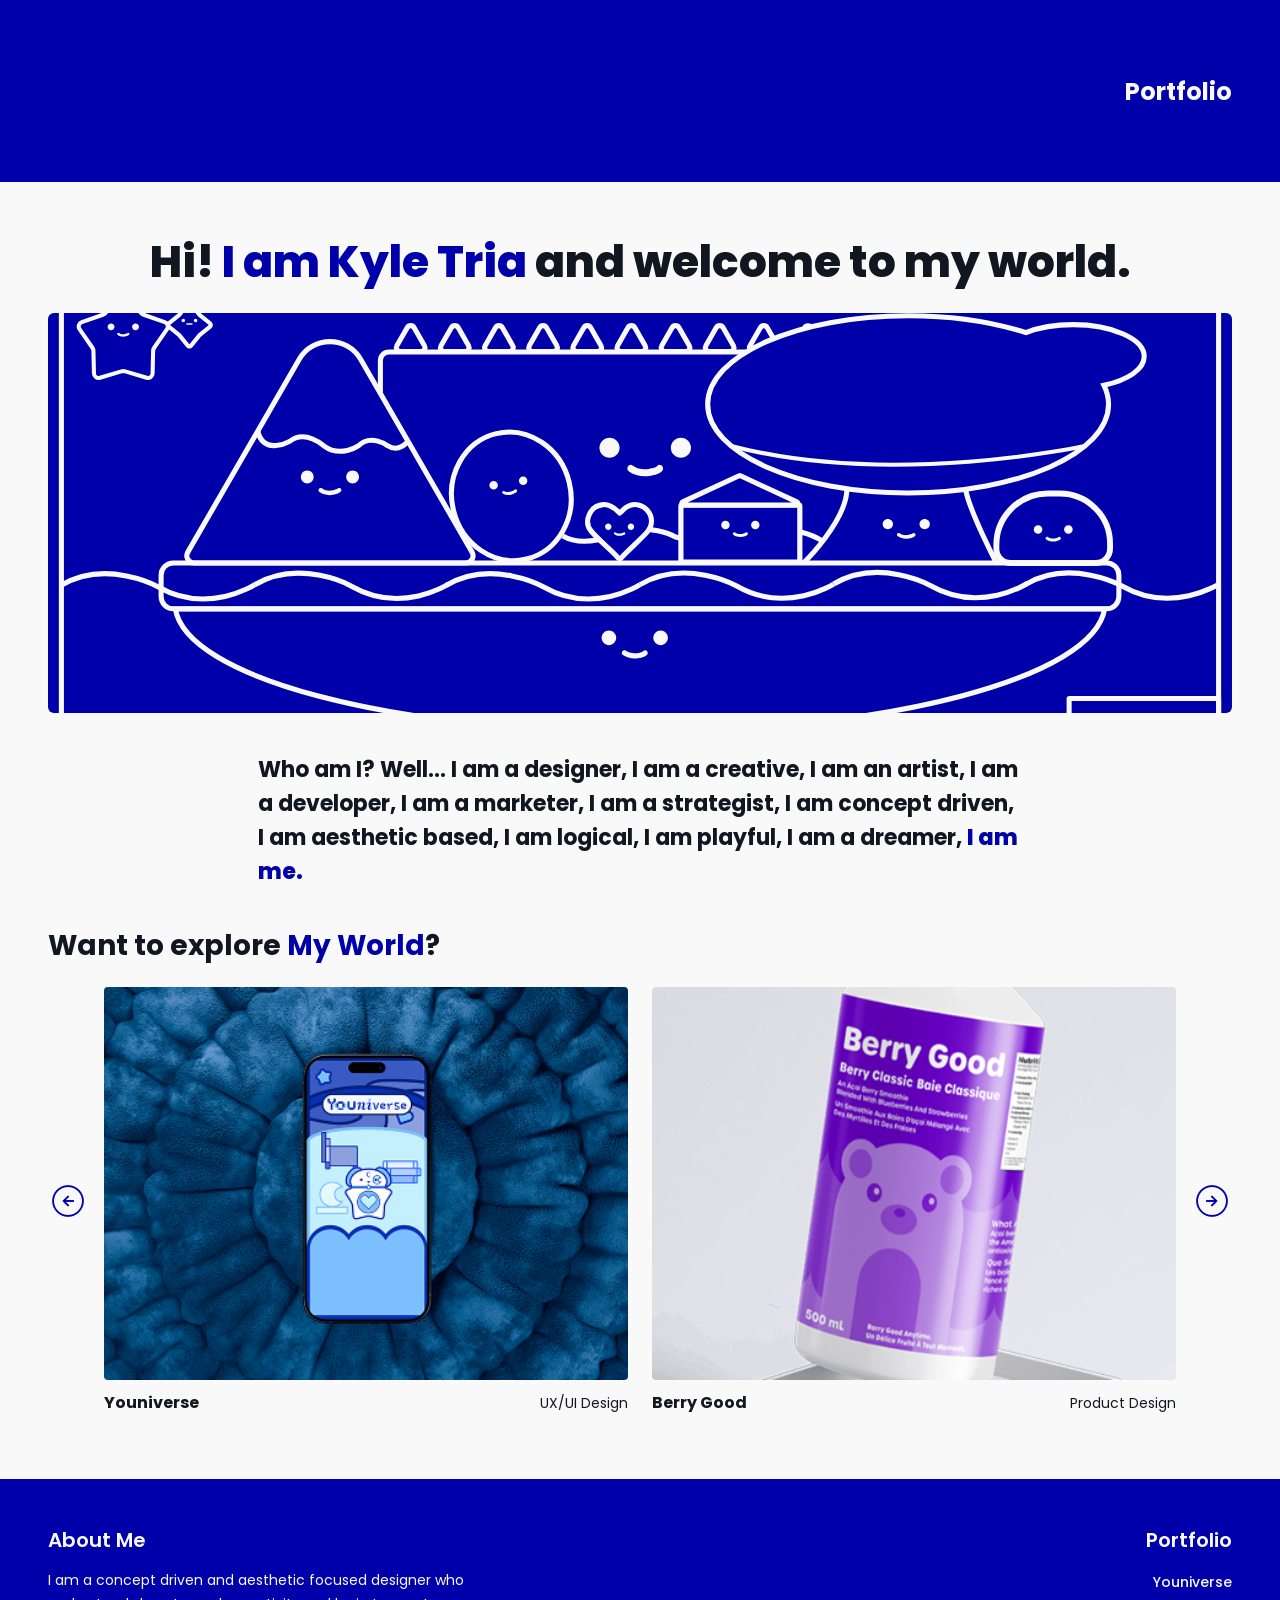
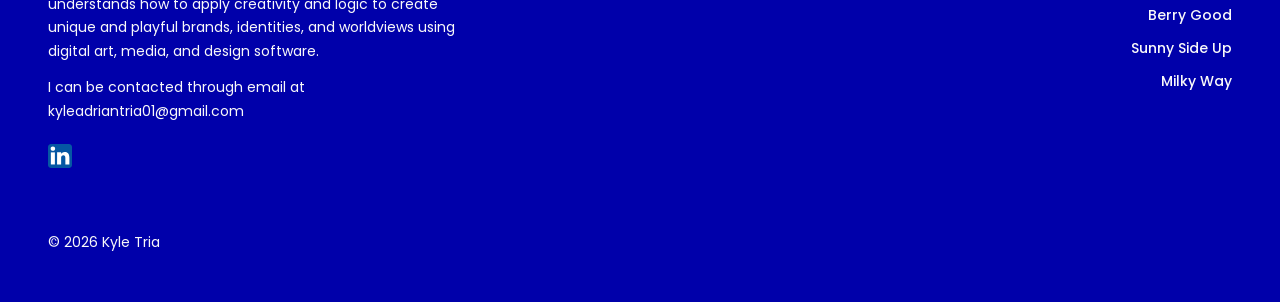
==== index.html @ c334794f "complete base website" ====
<!DOCTYPE html>
<html lang="en">
<head>
  <meta charset="UTF-8" />
  <meta name="viewport" content="width=device-width, initial-scale=1.0" />
  <title>Portfolio</title>
  <link rel="stylesheet" href="styles/global.css" />
  <link rel="stylesheet" href="styles/index.css" />
  <link rel="apple-touch-icon" sizes="180x180" href="/apple-touch-icon.png">
  <link rel="icon" type="image/png" sizes="32x32" href="/favicon-32x32.png">
  <link rel="icon" type="image/png" sizes="16x16" href="/favicon-16x16.png">
  <link rel="manifest" href="/site.webmanifest">
</head>
<body>

  <header class="header">
    <a href="index.html" class="header__logo" aria-label="Home">
      <svg src="assets/Logo.svg" alt="Personal Branding Logo"></svg>
    </a>
    <a href="portfolio.html" class="header__nav-link">Portfolio</a>
  </header>

  <main class="home">

    <section class="home__intro">
      <h1 class="home__intro-heading">
        Hi! <span class="home__intro-heading--accent">I am Kyle Tria</span> and welcome to my world.
      </h1>
    </section>

    <section class="home__hero-img">
      <img src="assets/Portfolio Artwork.svg" alt="Illustration of Kyle Tria's world" class="home__hero-illustration" />
    </section>

    <section class="home__bio">
      <p class="home__bio-text">
        Who am I? Well... I am a designer, I am a creative, I am an artist, I am a developer, I am a marketer, I am a strategist, I am concept driven, I am aesthetic based, I am logical, I am playful, I am a dreamer, <strong class="home__bio-text--accent">I am me.</strong>
      </p>
    </section>

    <section class="home__portfolio-preview">
      <h2 class="home__portfolio-heading">
        Want to explore <span class="home__portfolio-heading--accent">My World</span>?
      </h2>

      <div class="carousel">
        <button class="carousel__btn carousel__btn--prev" aria-label="Previous" onclick="moveCarousel(-1)">
          <span class="material-symbols-outlined">arrow_circle_left</span>
        </button>

        <div class="carousel__track-wrapper">
          <div class="carousel__track" id="carouselTrack">

            <div class="carousel__slide">
              <a href="youniverse.html" class="carousel__item">
                <div class="carousel__item-img-wrap">
                  <img src="assets/Youniverse Portfolio Card.png" alt="Youniverse project" class="carousel__item-img" />
                </div>
                <div class="carousel__item-meta">
                  <span class="carousel__item-name">Youniverse</span>
                  <span class="carousel__item-type">UX/UI Design</span>
                </div>
              </a>
            </div>

            <div class="carousel__slide">
              <a href="berrygood.html" class="carousel__item">
                <div class="carousel__item-img-wrap">
                  <img src="assets/Berry Good Portfolio Card.png" alt="Berry Good project" class="carousel__item-img" />
                </div>
                <div class="carousel__item-meta">
                  <span class="carousel__item-name">Berry Good</span>
                  <span class="carousel__item-type">Product Design</span>
                </div>
              </a>
            </div>

            <div class="carousel__slide">
              <a href="sunnysideup.html" class="carousel__item">
                <div class="carousel__item-img-wrap">
                  <img src="assets/Sunny Side Up Portfolio Card.png" alt="Sunny Side Up project" class="carousel__item-img" />
                </div>
                <div class="carousel__item-meta">
                  <span class="carousel__item-name">Sunny Side Up</span>
                  <span class="carousel__item-type">Graphic Design</span>
                </div>
              </a>
            </div>

            <div class="carousel__slide">
              <a href="milkyway.html" class="carousel__item">
                <div class="carousel__item-img-wrap">
                  <img src="assets/Milky Way Portfolio Card.png" alt="Milky Way project" class="carousel__item-img" />
                </div>
                <div class="carousel__item-meta">
                  <span class="carousel__item-name">Milky Way</span>
                  <span class="carousel__item-type">Graphic Design</span>
                </div>
              </a>
            </div>

          </div>
        </div>

        <button class="carousel__btn carousel__btn--next" aria-label="Next" onclick="moveCarousel(1)">
          <span class="material-symbols-outlined">arrow_circle_right</span>
        </button>
      </div>
    </section>

  </main>

  <footer class="footer">
    
    <div class="footer__about">
      <h4>About Me</h4>
      <p>I am a concept driven and aesthetic focused designer who understands how to apply creativity and logic to create unique and playful brands, identities, and worldviews using digital art, media, and design software.</p>
      <p>I can be contacted through email at kyleadriantria01@gmail.com</p>
      <a href="https://www.linkedin.com/in/kyle-tria-987b28381" class="footer__linkedin" aria-label="LinkedIn">
        <img src="assets/LinkedIn Logo.svg" alt="LinkedIn" />
      </a>
    </div>

    <div class="footer__nav">
      <h4><a href="portfolio.html">Portfolio</a></h4>
      <ul class="footer__nav-list">
        <li><a href="youniverse.html">Youniverse</a></li>
        <li><a href="berrygood.html">Berry Good</a></li>
        <li><a href="sunnysideup.html">Sunny Side Up</a></li>
        <li><a href="milkyway.html">Milky Way</a></li>
      </ul>
    </div>

    <p class="footer__copy">© 2026 Kyle Tria</p>

  </footer>

  <script>
    let current = 0;

    function getVisible() {
      const w = window.innerWidth;
      if (w <= 560) return 1;
      if (w <= 900) return 2;
      return 2;
    }

    function moveCarousel(dir) {
      const track = document.getElementById('carouselTrack');
      const slides = track.querySelectorAll('.carousel__slide');
      const visible = getVisible();
      const max = slides.length - visible;
      current = Math.max(0, Math.min(current + dir, max));
      const slideWidth = slides[0].getBoundingClientRect().width + parseInt(getComputedStyle(track).gap || 0);
      track.style.transform = `translateX(-${current * slideWidth}px)`;
    }

    window.addEventListener('resize', () => {
      current = 0;
      document.getElementById('carouselTrack').style.transform = 'translateX(0)';
    });
  </script>

</body>
</html>
---- styles/global.css ----
@import url('https://fonts.googleapis.com/css2?family=Poppins:wght@400;500;600;700;800&display=swap');
@import url('https://fonts.googleapis.com/css2?family=Material+Symbols+Outlined:opsz,wght,FILL,GRAD@20..48,100..700,0..1,-50..200&display=swap');

*, *::before, *::after {
  box-sizing: border-box;
  margin: 0;
  padding: 0;
}

:root {
  --primary: #0000aa;
  --background: #f9f9f9;
  --text: #101720;
  --font: 'Poppins', sans-serif;
}

body {
  font-family: var(--font);
  background-color: var(--background);
  color: var(--text);
  min-height: 100vh;
  display: flex;
  flex-direction: column;
}

img {
  display: block;
  max-width: 100%;
}

a {
  text-decoration: none;
  color: inherit;
}

h1 {
  font-size: 2.5rem;
  font-weight: 800;
  line-height: 1.15;
}

h2 {
  font-size: 2rem;
  font-weight: 700;
  line-height: 1.2;
}

h3 {
  font-size: 1.5rem;
  font-weight: 700;
  line-height: 1.25;
}

h4 {
  font-size: 1.25rem;
  font-weight: 600;
  line-height: 1.3;
}

h5 {
  font-size: 1rem;
  font-weight: 600;
  line-height: 1.4;
}

p {
  font-size: 1rem;
  font-weight: 400;
  line-height: 1.65;
}

.note {
  font-size: 0.875rem;
  font-weight: 400;
}

.header {
  background-color: var(--primary);
  display: flex;
  align-items: center;
  justify-content: space-between;
  padding: 1rem 3rem;
  position: sticky;
  top: 0;
  z-index: 100;
}

.header__logo {
  display: flex;
  align-items: center;
  transition: opacity 0.2s;
}

.header__logo:hover {
  opacity: 0.5;
}

.header__logo img {
  height: 3rem;
  width: auto;
}

.header__nav-link {
  color: var(--background);
  font-weight: 700;
  font-size: 1.5rem;
  transition: opacity 0.2s;
}

.header__nav-link:hover {
  opacity: 0.5;
}

.footer {
  background-color: var(--primary);
  color: var(--background);
  padding: 3rem;
  margin-top: auto;
  display: grid;
  grid-template-columns: 1fr 1fr;
  gap: 2rem;
}

.footer__about h4 {
  margin-bottom: 1rem;
}

.footer__about p {
  font-size: 0.875rem;
  line-height: 1.7;
  max-width: 27.5rem;
}

.footer__about p + p {
  margin-top: 0.75rem;
}

.footer__linkedin {
  display: inline-flex;
  align-items: center;
  margin-top: 1.25rem;
  transition: opacity 0.2s;
}

.footer__linkedin:hover {
  opacity: 0.5;
}

.footer__linkedin img {
  height: 1.5rem;
  width: 1.5rem;
}

.footer__nav h4 {
  margin-bottom: 1rem;
  text-align: right;
}

.footer__nav h4:hover {
  opacity: 0.5;
}

.footer__nav-list {
  list-style: none;
  text-align: right;
}

.footer__nav-list li {
  margin-bottom: 0.5rem;
}

.footer__nav-list a {
  color: var(--background);
  font-size: 0.875rem;
  font-weight: 500;
  transition: opacity 0.2s;
}

.footer__nav-list a:hover {
  opacity: 0.5;
}

.footer__copy {
  grid-column: 1 / -1;
  font-size: 0.875rem;
  padding-top: 1.5rem;
}

.back-btn {
  display: inline-flex;
  align-items: center;
  background: none;
  border: none;
  cursor: pointer;
  font-family: var(--font);
  color: var(--text);
  padding: 0;
  transition: opacity 0.2s;
}

.back-btn:hover {
  opacity: 0.5;
}

.back-btn .material-symbols-outlined {
  font-size: 2rem;
}

.project-header {
  padding: 2.5rem 3rem 0;
  max-width: 56rem;
  margin-left: auto;
  margin-right: auto;
  width: 100%;
}

.project-header__meta {
  font-size: 0.875rem;
  font-weight: 500;
  margin-bottom: 0.5rem;
  text-align: center;
}

.project-header__title {
  text-align: center;
  color: var(--primary);
  margin-bottom: 0.5rem;
}

.project-header__subtitle {
  text-align: center;
  font-size: 0.875rem;
  font-weight: 400;
  margin-bottom: 2rem;
}

.project-hero {
  padding: 0 3rem 3rem;
  max-width: 56rem;
  margin-left: auto;
  margin-right: auto;
  width: 100%;
}

.project-hero__img {
  width: 100%;
  max-height: 32.5rem;
  object-fit: cover;
  border-radius: 0.25rem;
}

.project-section {
  padding: 2.5rem 3rem;
}

.project-section--blue {
  background-color: var(--primary);
  color: var(--background);
}

.project-section__inner {
  max-width: 60rem;
  margin-left: auto;
  margin-right: auto;
  width: 100%;
}

.project-section__heading {
  color: var(--primary);
  margin-bottom: 1rem;
}

.project-section--blue .project-section__heading {
  color: var(--background);
}

.project-section__body {
  width: 100%;
}

.project-section__img {
  width: 100%;
  margin-top: 1.5rem;
  border-radius: 0.25rem;
}

.project-footer-cta {
  padding: 3rem;
  display: flex;
  justify-content: center;
}

.project-btn {
  display: inline-flex;
  align-items: center;
  justify-content: center;
  background-color: var(--primary);
  color: var(--background);
  font-family: var(--font);
  font-size: 1rem;
  font-weight: 600;
  padding: 1rem 2.5rem;
  border-radius: 3rem;
  border: none;
  cursor: pointer;
  transition: opacity 0.2s;
  text-decoration: none;
}

.project-btn:hover {
  opacity: 0.5;
}


/* tablet */
@media (max-width: 900px) {
  .header {
    padding: 1rem 2rem;
  }

  .footer {
    padding: 2.5rem 2rem;
  }

  h1 {
    font-size: 2rem;
  }

  h2 {
    font-size: 1.5rem;
  }

  h3 {
    font-size: 1.25rem;
  }

  .project-header {
    padding: 2rem 2rem 0;
  }

  .project-hero {
    padding: 0 2rem 2.5rem;
  }

  .project-section {
    padding: 2rem;
  }

  .project-footer-cta {
    padding: 2.5rem 2rem;
  }
}

/* mobile */
@media (max-width: 560px) {
  .header {
    padding: 0.75rem 1.25rem;
  }

  .header__logo img {
    height: 2.25rem;
  }

  .footer {
    grid-template-columns: 1fr;
    padding: 2rem 1.25rem;
  }

  .footer__nav h4 {
    text-align: left;
  }

  .footer__nav-list {
    text-align: left;
  }

  h1 {
    font-size: 1.5rem;
  }

  h2 {
    font-size: 1.25rem;
  }

  h3 {
    font-size: 1.125rem;
  }

  .project-header {
    padding: 1.5rem 1.25rem 0;
  }

  .project-hero {
    padding: 0 1.25rem 2rem;
  }

  .project-section {
    padding: 1.5rem 1.25rem;
  }

  .project-footer-cta {
    padding: 2rem 1.25rem;
  }
}
---- styles/index.css ----
.home__intro {
  padding: 3.375rem 3rem 1.5rem;
  text-align: center;
}

.home__intro-heading {
  font-size: 2.75rem;
  font-weight: 800;
  color: var(--text);
  line-height: 1.2;
}

.home__intro-heading--accent {
  color: var(--primary);
}

.home__hero-img {
  padding: 0 3rem;
}

.home__hero-illustration {
  width: 100%;
  max-height: 25rem;
  border-radius: 0.375rem;
  object-fit: cover;
}

.home__bio {
  padding: 2.5rem 3rem;
  max-width: 53.75rem;
  margin: 0 auto;
}

.home__bio-text {
  font-size: 1.375rem;
  font-weight: 700;
  line-height: 1.55;
}

.home__bio-text--accent {
  color: var(--primary);
  font-weight: 800;
}

.home__portfolio-preview {
  padding: 0 3rem 4rem;
}

.home__portfolio-heading {
  font-size: 1.75rem;
  font-weight: 700;
  margin-bottom: 1.5rem;
}

.home__portfolio-heading--accent {
  color: var(--primary);
}

.carousel {
  display: flex;
  align-items: center;
  gap: 1rem;
}

.carousel__btn {
  background: none;
  border: none;
  cursor: pointer;
  flex-shrink: 0;
  padding: 0;
  line-height: 1;
  display: flex;
  align-items: center;
  transition: opacity 0.2s;
}

.carousel__btn:hover {
  opacity: 0.5;
}

.carousel__btn .material-symbols-outlined {
  font-size: 2.5rem;
  color: var(--primary);
  font-variation-settings: 'FILL' 0, 'wght' 300, 'GRAD' 0, 'opsz' 48;
}

.carousel__track-wrapper {
  overflow: hidden;
  flex: 1;
}

.carousel__track {
  display: flex;
  gap: 1.5rem;
  transition: transform 0.4s cubic-bezier(0.4, 0, 0.2, 1);
}

.carousel__slide {
  flex: 0 0 calc(50% - 0.75rem);
}

.carousel__item {
  display: block;
  color: var(--text);
}

.carousel__item-img-wrap {
  width: 100%;
  aspect-ratio: 4 / 3;
  overflow: hidden;
  border-radius: 0.25rem;
  background: #e8e8f0;
}

.carousel__item-img {
  width: 100%;
  height: 100%;
  object-fit: cover;
  transition: transform 0.35s ease;
}

.carousel__item:hover .carousel__item-img {
  transform: scale(1.03);
}

.carousel__item-meta {
  display: flex;
  justify-content: space-between;
  align-items: baseline;
  margin-top: 0.625rem;
}

.carousel__item-name {
  font-size: 1rem;
  font-weight: 700;
}

.carousel__item-type {
  font-size: 0.875rem;
  font-weight: 400;
}

/* tablet */
@media (max-width: 900px) {
  .home__intro {
    padding: 2.5rem 2rem 1.25rem;
  }

  .home__intro-heading {
    font-size: 2rem;
  }

  .home__hero-img {
    padding: 0 2rem;
  }

  .home__bio {
    padding: 2rem;
  }

  .home__bio-text {
    font-size: 1.125rem;
  }

  .home__portfolio-preview {
    padding: 0 2rem 3rem;
  }
}

/* mobile */
@media (max-width: 560px) {
  .home__intro {
    padding: 2rem 1.25rem 1rem;
    text-align: left;
  }

  .home__intro-heading {
    font-size: 1.625rem;
  }

  .home__hero-img {
    padding: 0 1.25rem;
  }

  .home__bio {
    padding: 1.5rem 1.25rem;
  }

  .home__bio-text {
    font-size: 1rem;
  }

  .home__portfolio-preview {
    padding: 0 1.25rem 2.5rem;
  }

  .home__portfolio-heading {
    font-size: 1.375rem;
  }

  .carousel__slide {
    flex: 0 0 100%;
  }

  .carousel__btn .material-symbols-outlined {
    font-size: 2rem;
  }
}
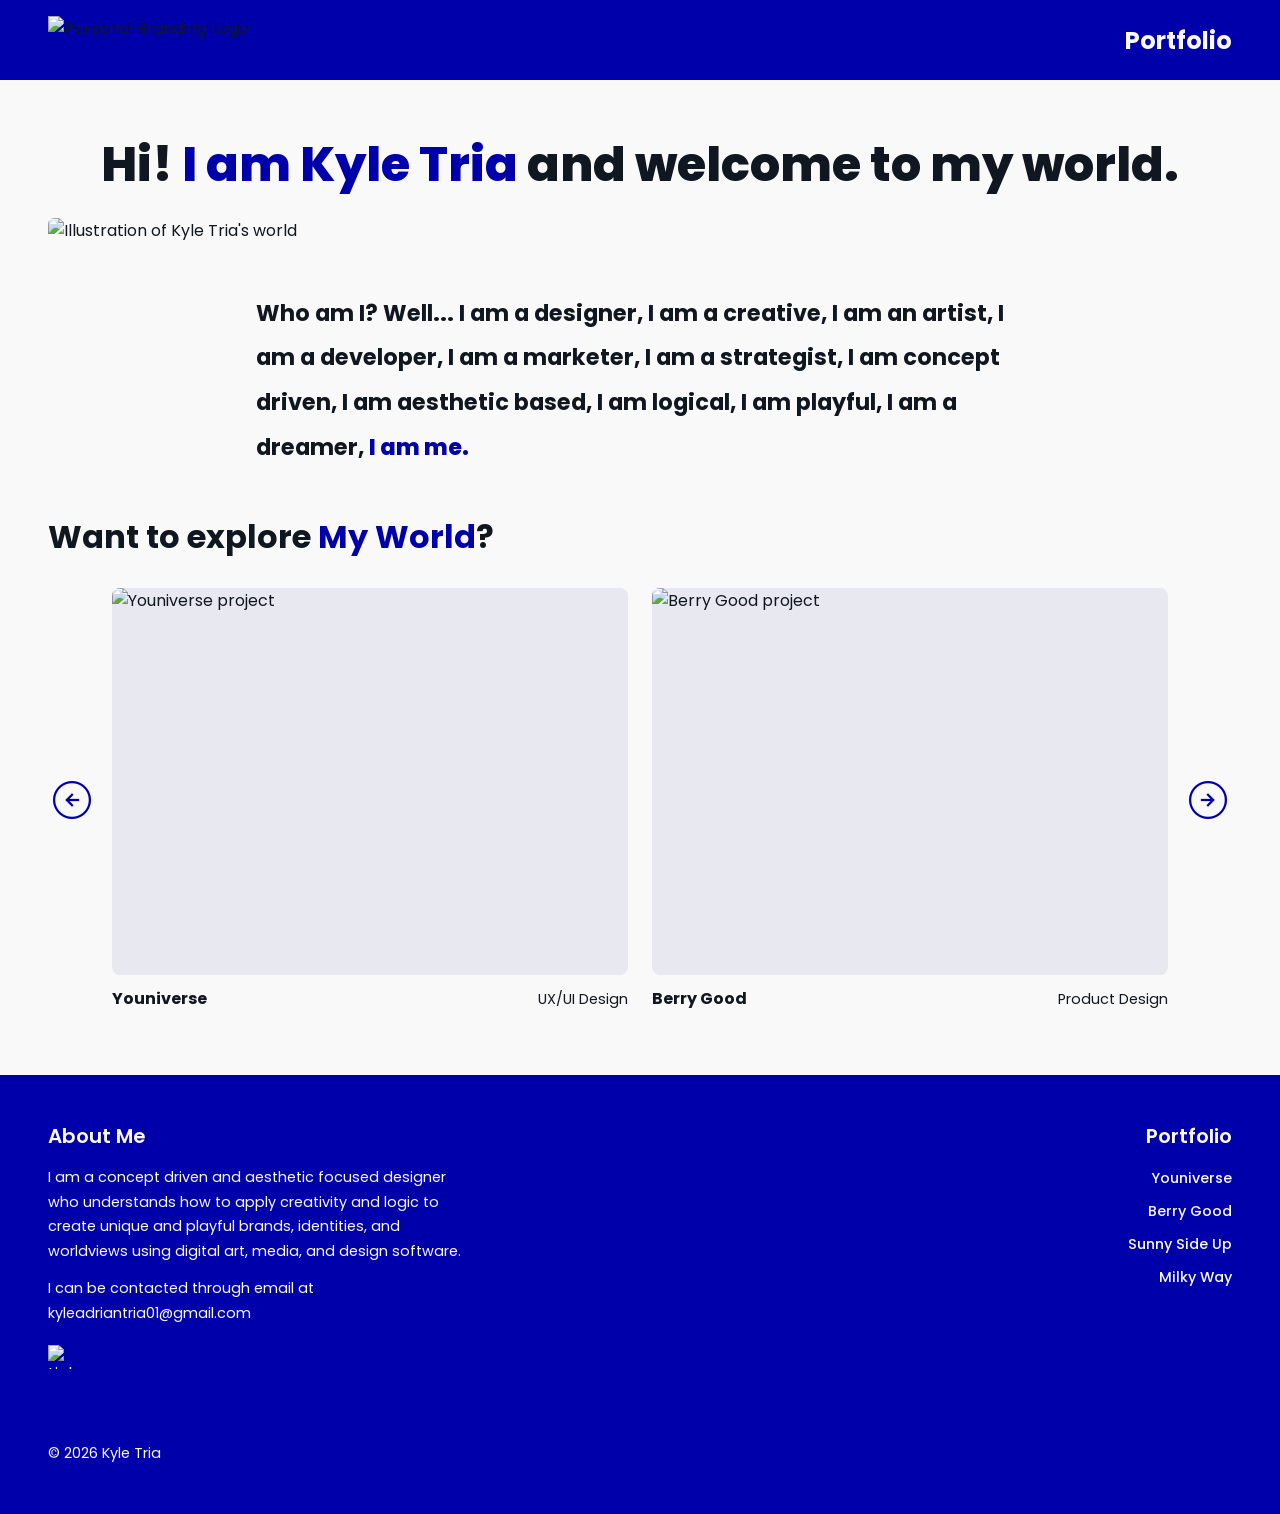
==== commit 4878f291: "change svg to img tag for logo" ====
--- a/index.html
+++ b/index.html
@@ -15,7 +15,7 @@
 
   <header class="header">
     <a href="index.html" class="header__logo" aria-label="Home">
-      <svg src="assets/Logo.svg" alt="Personal Branding Logo"></svg>
+      <img src="assets/Logo.svg" alt="Personal Branding Logo"></img>
     </a>
     <a href="portfolio.html" class="header__nav-link">Portfolio</a>
   </header>
--- a/styles/global.css
+++ b/styles/global.css
@@ -34,9 +34,9 @@
 }
 
 h1 {
-  font-size: 2.5rem;
+  font-size: 3rem;
   font-weight: 800;
-  line-height: 1.15;
+  line-height: 1.2;
 }
 
 h2 {
@@ -126,13 +126,13 @@
 }
 
 .footer__about p {
-  font-size: 0.875rem;
+  font-size: 0.9rem;
   line-height: 1.7;
-  max-width: 27.5rem;
+  max-width: 27rem;
 }
 
 .footer__about p + p {
-  margin-top: 0.75rem;
+  margin-top: 0.8rem;
 }
 
 .footer__linkedin {
@@ -171,7 +171,7 @@
 
 .footer__nav-list a {
   color: var(--background);
-  font-size: 0.875rem;
+  font-size: 0.9rem;
   font-weight: 500;
   transition: opacity 0.2s;
 }
@@ -182,7 +182,7 @@
 
 .footer__copy {
   grid-column: 1 / -1;
-  font-size: 0.875rem;
+  font-size: 0.9rem;
   padding-top: 1.5rem;
 }
 
@@ -207,15 +207,15 @@
 }
 
 .project-header {
-  padding: 2.5rem 3rem 0;
-  max-width: 56rem;
+  padding: 3rem 3rem 0;
+  max-width: 57rem;
   margin-left: auto;
   margin-right: auto;
   width: 100%;
 }
 
 .project-header__meta {
-  font-size: 0.875rem;
+  font-size: 0.9rem;
   font-weight: 500;
   margin-bottom: 0.5rem;
   text-align: center;
@@ -229,14 +229,14 @@
 
 .project-header__subtitle {
   text-align: center;
-  font-size: 0.875rem;
+  font-size: 0.9rem;
   font-weight: 400;
   margin-bottom: 2rem;
 }
 
 .project-hero {
   padding: 0 3rem 3rem;
-  max-width: 56rem;
+  max-width: 57rem;
   margin-left: auto;
   margin-right: auto;
   width: 100%;
@@ -244,13 +244,13 @@
 
 .project-hero__img {
   width: 100%;
-  max-height: 32.5rem;
+  max-height: 33rem;
   object-fit: cover;
-  border-radius: 0.25rem;
+  border-radius: 0.3rem;
 }
 
 .project-section {
-  padding: 2.5rem 3rem;
+  padding: 3rem 3rem;
 }
 
 .project-section--blue {
@@ -281,7 +281,7 @@
 .project-section__img {
   width: 100%;
   margin-top: 1.5rem;
-  border-radius: 0.25rem;
+  border-radius: 0.3rem;
 }
 
 .project-footer-cta {
@@ -299,7 +299,7 @@
   font-family: var(--font);
   font-size: 1rem;
   font-weight: 600;
-  padding: 1rem 2.5rem;
+  padding: 1rem 3rem;
   border-radius: 3rem;
   border: none;
   cursor: pointer;
@@ -319,7 +319,7 @@
   }
 
   .footer {
-    padding: 2.5rem 2rem;
+    padding: 3rem 2rem;
   }
 
   h1 {
@@ -339,7 +339,7 @@
   }
 
   .project-hero {
-    padding: 0 2rem 2.5rem;
+    padding: 0 2rem 3rem;
   }
 
   .project-section {
@@ -347,18 +347,18 @@
   }
 
   .project-footer-cta {
-    padding: 2.5rem 2rem;
+    padding: 3rem 2rem;
   }
 }
 
 /* mobile */
 @media (max-width: 560px) {
   .header {
-    padding: 0.75rem 1.25rem;
+    padding: 0.8rem 1.25rem;
   }
 
   .header__logo img {
-    height: 2.25rem;
+    height: 3rem;
   }
 
   .footer {
--- a/styles/index.css
+++ b/styles/index.css
@@ -1,10 +1,10 @@
 .home__intro {
-  padding: 3.375rem 3rem 1.5rem;
+  padding: 3.5rem 3rem 1.5rem;
   text-align: center;
 }
 
 .home__intro-heading {
-  font-size: 2.75rem;
+  font-size: 3rem;
   font-weight: 800;
   color: var(--text);
   line-height: 1.2;
@@ -21,20 +21,20 @@
 .home__hero-illustration {
   width: 100%;
   max-height: 25rem;
-  border-radius: 0.375rem;
+  border-radius: 0.4rem;
   object-fit: cover;
 }
 
 .home__bio {
-  padding: 2.5rem 3rem;
-  max-width: 53.75rem;
+  padding: 3rem 3rem;
+  max-width: 54rem;
   margin: 0 auto;
 }
 
 .home__bio-text {
-  font-size: 1.375rem;
+  font-size: 1.4rem;
   font-weight: 700;
-  line-height: 1.55;
+  line-height: 2;
 }
 
 .home__bio-text--accent {
@@ -47,9 +47,9 @@
 }
 
 .home__portfolio-heading {
-  font-size: 1.75rem;
+  font-size: 2rem;
   font-weight: 700;
-  margin-bottom: 1.5rem;
+  margin-bottom: 2rem;
 }
 
 .home__portfolio-heading--accent {
@@ -79,7 +79,7 @@
 }
 
 .carousel__btn .material-symbols-outlined {
-  font-size: 2.5rem;
+  font-size: 3rem;
   color: var(--primary);
   font-variation-settings: 'FILL' 0, 'wght' 300, 'GRAD' 0, 'opsz' 48;
 }
@@ -108,7 +108,7 @@
   width: 100%;
   aspect-ratio: 4 / 3;
   overflow: hidden;
-  border-radius: 0.25rem;
+  border-radius: 0.5rem;
   background: #e8e8f0;
 }
 
@@ -127,7 +127,7 @@
   display: flex;
   justify-content: space-between;
   align-items: baseline;
-  margin-top: 0.625rem;
+  margin-top: 0.7rem;
 }
 
 .carousel__item-name {
@@ -136,14 +136,14 @@
 }
 
 .carousel__item-type {
-  font-size: 0.875rem;
+  font-size: 0.9rem;
   font-weight: 400;
 }
 
 /* tablet */
 @media (max-width: 900px) {
   .home__intro {
-    padding: 2.5rem 2rem 1.25rem;
+    padding: 3rem 2rem 1.25rem;
   }
 
   .home__intro-heading {
@@ -175,7 +175,7 @@
   }
 
   .home__intro-heading {
-    font-size: 1.625rem;
+    font-size: 1.7rem;
   }
 
   .home__hero-img {
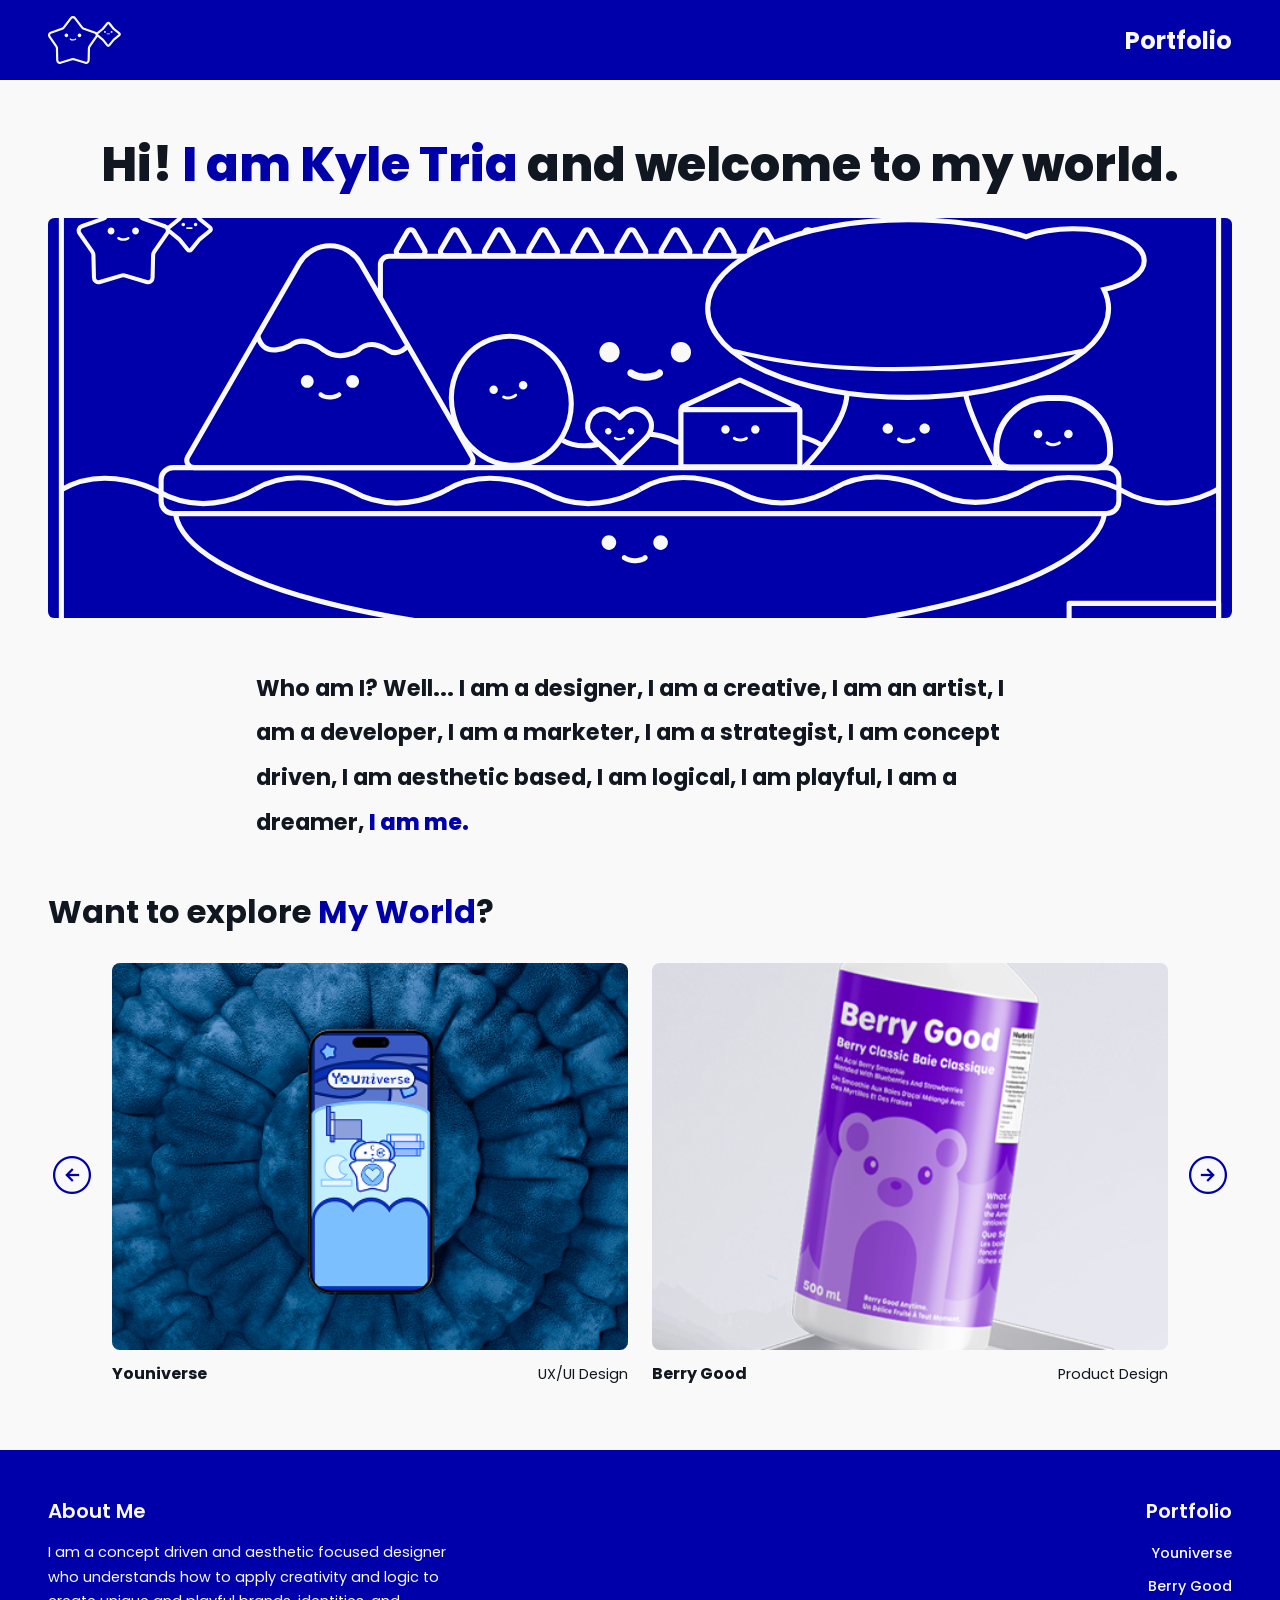
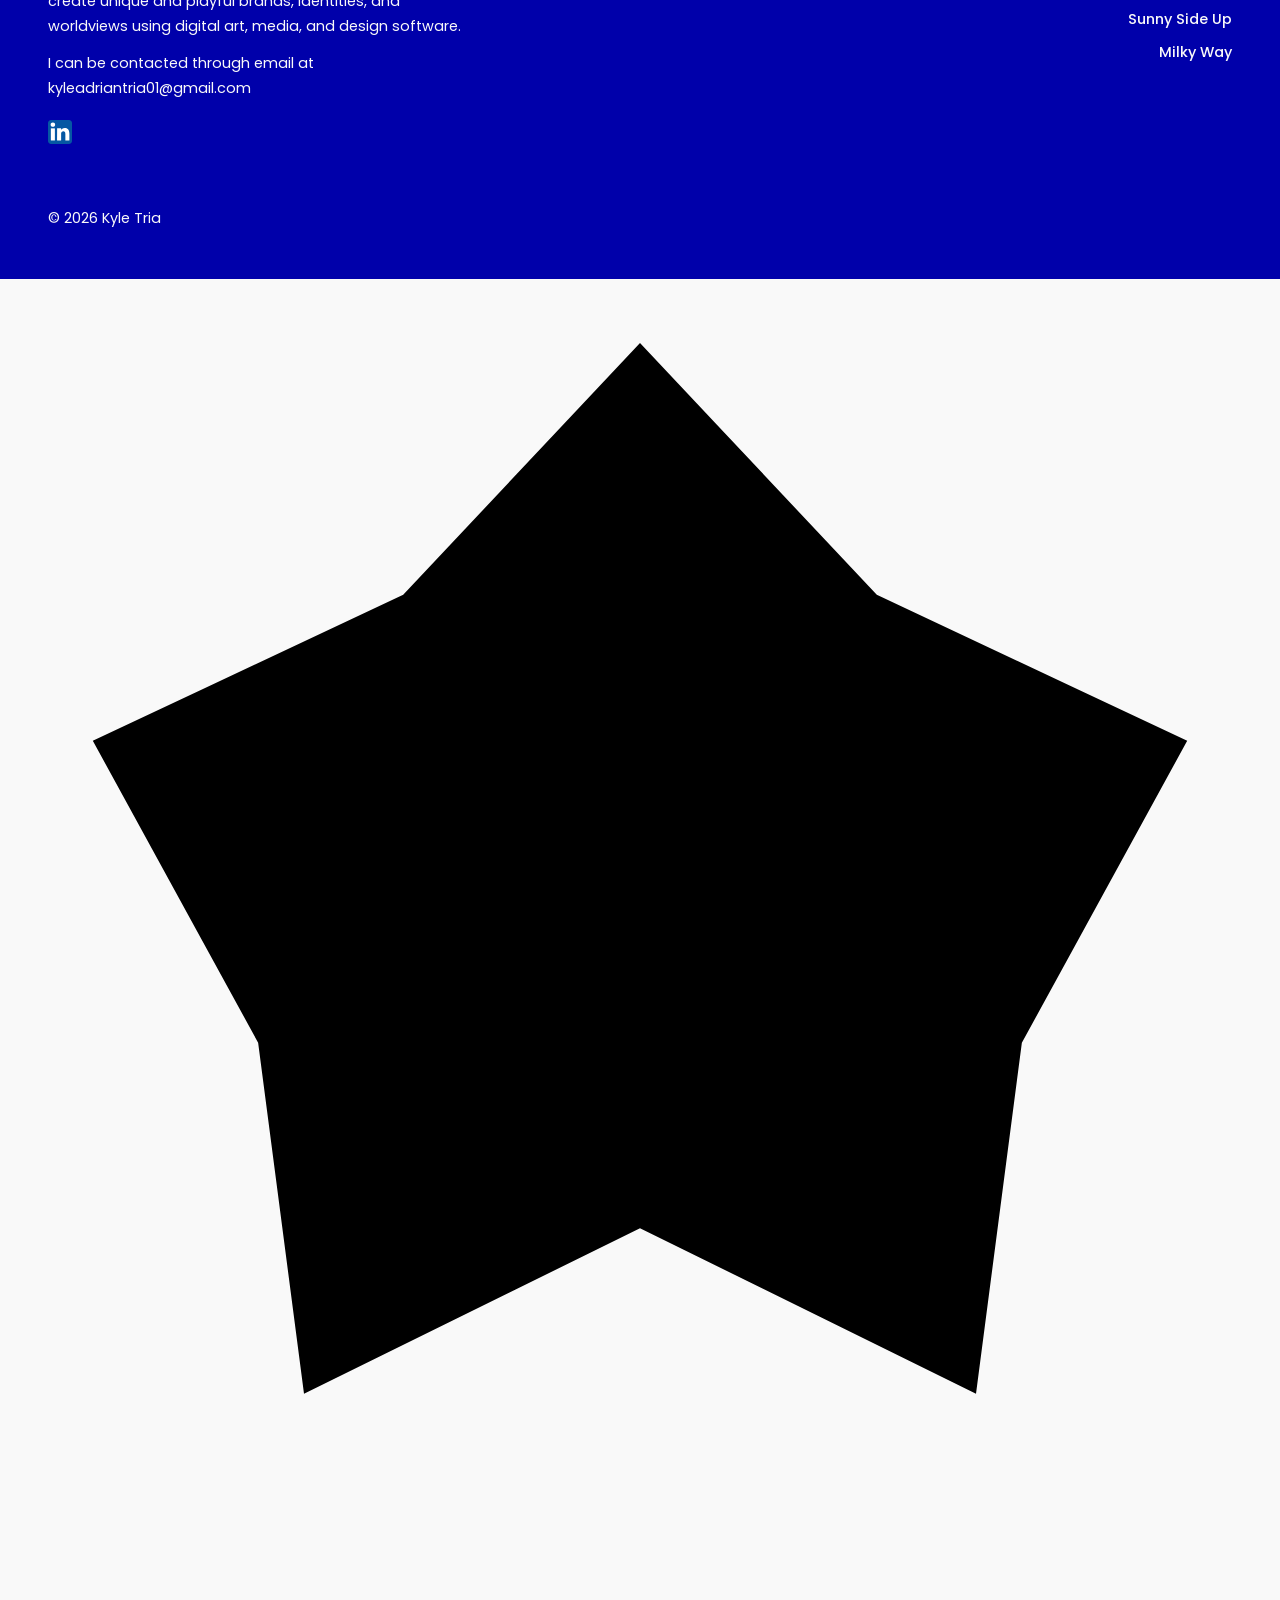
==== commit b47f2a7b: "add respective scripts to files" ====
--- a/index.html
+++ b/index.html
@@ -10,6 +10,7 @@
   <link rel="icon" type="image/png" sizes="32x32" href="/favicon-32x32.png">
   <link rel="icon" type="image/png" sizes="16x16" href="/favicon-16x16.png">
   <link rel="manifest" href="/site.webmanifest">
+  <script src="https://cdnjs.cloudflare.com/ajax/libs/gsap/3.12.5/gsap.min.js"></script>
 </head>
 <body>
 
@@ -135,6 +136,73 @@
 
   </footer>
 
+  <script src="cursor.js"></script>
+
+  <script>
+    function typeElement(element, delay = 0) {
+      const text = element.textContent;
+      element.textContent = "";
+      element.style.visibility = "visible";
+      const chars = text.split("");
+      chars.forEach((char, i) => {
+        const span = document.createElement("span");
+        span.textContent = char;
+        span.style.opacity = 0;
+        element.appendChild(span);
+        gsap.to(span, { opacity: 1, duration: 0, delay: delay + i * 0.05 });
+      });
+      return delay + chars.length * 0.05;
+    }
+
+    const heading = document.querySelector(".home__intro-heading");
+    const accent = document.querySelector(".home__intro-heading--accent");
+
+    const before = document.createTextNode("");
+    const after = document.createTextNode("");
+    heading.innerHTML = "";
+    heading.appendChild(before);
+    heading.appendChild(accent);
+    heading.appendChild(after);
+
+    before.textContent = "Hi! ";
+    accent.textContent = "I am Kyle Tria";
+    after.textContent = " and welcome to my world.";
+
+    // Type each part
+    function typeTextNode(node, delay) {
+      const text = node.textContent;
+      node.textContent = "";
+      const frag = document.createDocumentFragment();
+      let count = 0;
+      text.split("").forEach((char, i) => {
+        const span = document.createElement("span");
+        span.textContent = char;
+        span.style.opacity = 0;
+        frag.appendChild(span);
+        gsap.to(span, { opacity: 1, duration: 0, delay: delay + i * 0.05 });
+        count = i + 1;
+      });
+      node.parentNode.insertBefore(frag, node);
+      node.parentNode.removeChild(node);
+      return delay + count * 0.05;
+    }
+
+    const beforeSpan = document.createElement("span");
+    beforeSpan.textContent = "Hi! ";
+    const afterSpan = document.createElement("span");
+    afterSpan.textContent = " and welcome to my world.";
+
+    heading.innerHTML = "";
+    heading.appendChild(beforeSpan);
+    heading.appendChild(accent);
+    heading.appendChild(afterSpan);
+
+    let t = 0;
+    t = typeElement(beforeSpan, t);
+    t = typeElement(accent, t);
+    typeElement(afterSpan, t);
+  </script>
+
   <script>
     let current = 0;
 
--- a/styles/global.css
+++ b/styles/global.css
@@ -227,6 +227,12 @@
   margin-bottom: 0.5rem;
 }
 
+.project-header__title-alternate {
+  text-align: center;
+  color: var(--text);
+  margin-bottom: 0.5rem;
+}
+
 .project-header__subtitle {
   text-align: center;
   font-size: 0.9rem;
@@ -281,7 +287,6 @@
 .project-section__img {
   width: 100%;
   margin-top: 1.5rem;
-  border-radius: 0.3rem;
 }
 
 .project-footer-cta {
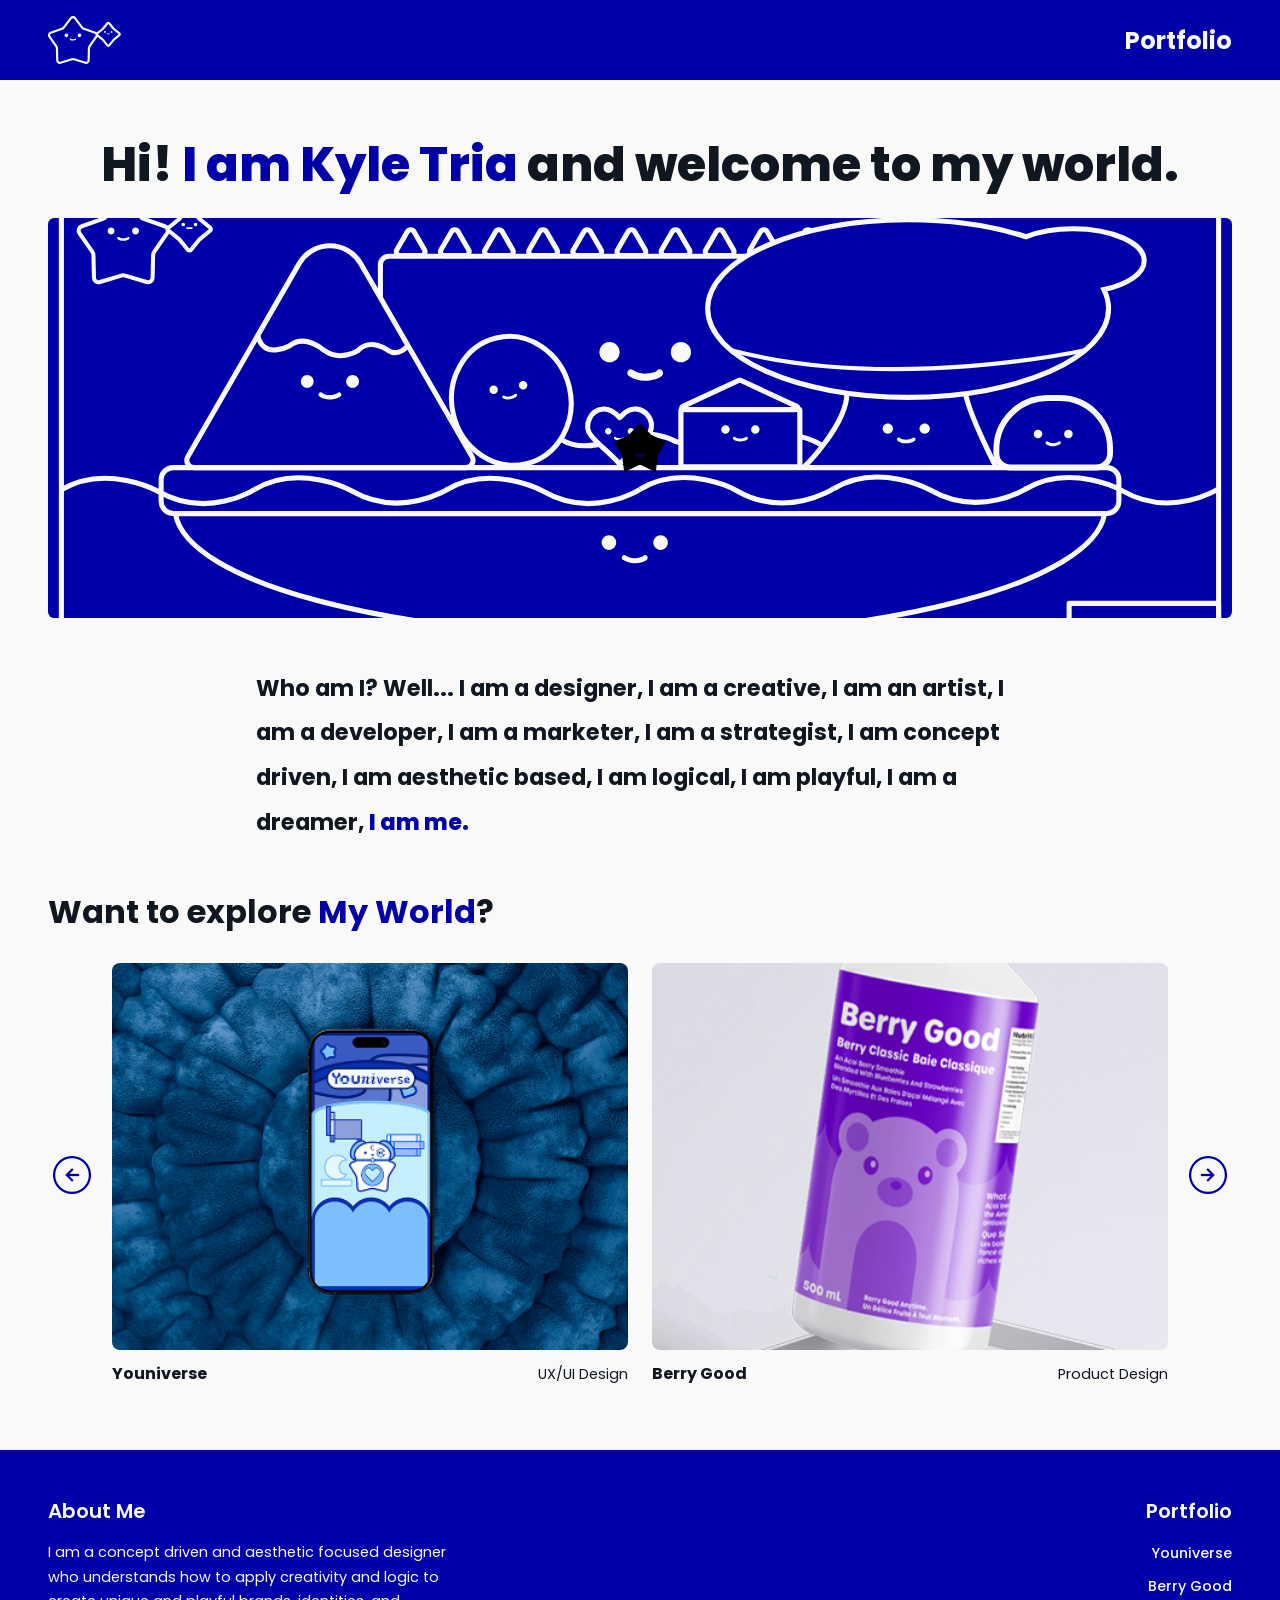
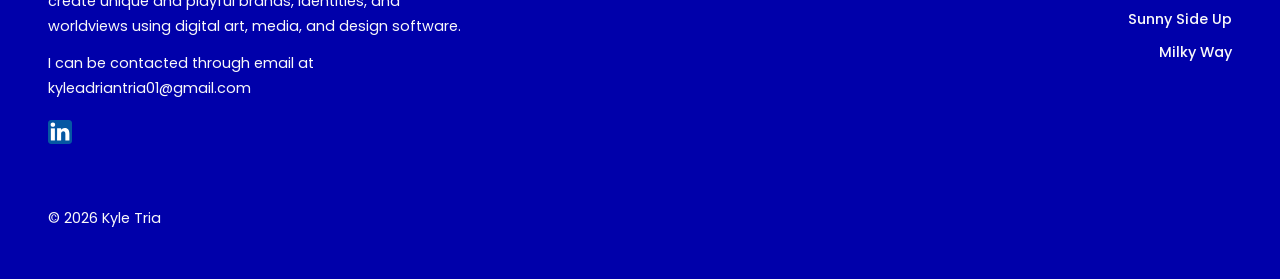
==== commit ce6300db: "reorganize website file system" ====
--- a/index.html
+++ b/index.html
@@ -6,19 +6,20 @@
   <title>Portfolio</title>
   <link rel="stylesheet" href="styles/global.css" />
   <link rel="stylesheet" href="styles/index.css" />
-  <link rel="apple-touch-icon" sizes="180x180" href="/apple-touch-icon.png">
-  <link rel="icon" type="image/png" sizes="32x32" href="/favicon-32x32.png">
-  <link rel="icon" type="image/png" sizes="16x16" href="/favicon-16x16.png">
-  <link rel="manifest" href="/site.webmanifest">
+  <link rel="stylesheet" href="cursor/cursor.css" />
+  <link rel="apple-touch-icon" sizes="180x180" href="favicon/apple-touch-icon.png">
+  <link rel="icon" type="image/png" sizes="32x32" href="favicon/favicon-32x32.png">
+  <link rel="icon" type="image/png" sizes="16x16" href="favicon/favicon-16x16.png">
+  <link rel="manifest" href="favicon/site.webmanifest">
   <script src="https://cdnjs.cloudflare.com/ajax/libs/gsap/3.12.5/gsap.min.js"></script>
 </head>
 <body>
 
   <header class="header">
     <a href="index.html" class="header__logo" aria-label="Home">
-      <img src="assets/Logo.svg" alt="Personal Branding Logo"></img>
+      <img src="assets/Index/Logo.svg" alt="Personal Branding Logo"></img>
     </a>
-    <a href="portfolio.html" class="header__nav-link">Portfolio</a>
+    <a href="pages/portfolio.html" class="header__nav-link">Portfolio</a>
   </header>
 
   <main class="home">
@@ -30,7 +31,7 @@
     </section>
 
     <section class="home__hero-img">
-      <img src="assets/Portfolio Artwork.svg" alt="Illustration of Kyle Tria's world" class="home__hero-illustration" />
+      <img src="assets/Index/Portfolio Artwork.svg" alt="Illustration of Kyle Tria's world" class="home__hero-illustration" />
     </section>
 
     <section class="home__bio">
@@ -53,9 +54,9 @@
           <div class="carousel__track" id="carouselTrack">
 
             <div class="carousel__slide">
-              <a href="youniverse.html" class="carousel__item">
-                <div class="carousel__item-img-wrap">
-                  <img src="assets/Youniverse Portfolio Card.png" alt="Youniverse project" class="carousel__item-img" />
+              <a href="pages/youniverse.html" class="carousel__item">
+                <div class="carousel__item-img-wrap">
+                  <img src="assets/Youniverse/Youniverse Portfolio Card.png" alt="Youniverse project" class="carousel__item-img" />
                 </div>
                 <div class="carousel__item-meta">
                   <span class="carousel__item-name">Youniverse</span>
@@ -65,9 +66,9 @@
             </div>
 
             <div class="carousel__slide">
-              <a href="berrygood.html" class="carousel__item">
-                <div class="carousel__item-img-wrap">
-                  <img src="assets/Berry Good Portfolio Card.png" alt="Berry Good project" class="carousel__item-img" />
+              <a href="pages/berrygood.html" class="carousel__item">
+                <div class="carousel__item-img-wrap">
+                  <img src="assets/Berry Good/Berry Good Portfolio Card.png" alt="Berry Good project" class="carousel__item-img" />
                 </div>
                 <div class="carousel__item-meta">
                   <span class="carousel__item-name">Berry Good</span>
@@ -77,9 +78,9 @@
             </div>
 
             <div class="carousel__slide">
-              <a href="sunnysideup.html" class="carousel__item">
-                <div class="carousel__item-img-wrap">
-                  <img src="assets/Sunny Side Up Portfolio Card.png" alt="Sunny Side Up project" class="carousel__item-img" />
+              <a href="pages/sunnysideup.html" class="carousel__item">
+                <div class="carousel__item-img-wrap">
+                  <img src="assets/Sunny Side Up/Sunny Side Up Portfolio Card.png" alt="Sunny Side Up project" class="carousel__item-img" />
                 </div>
                 <div class="carousel__item-meta">
                   <span class="carousel__item-name">Sunny Side Up</span>
@@ -89,9 +90,9 @@
             </div>
 
             <div class="carousel__slide">
-              <a href="milkyway.html" class="carousel__item">
-                <div class="carousel__item-img-wrap">
-                  <img src="assets/Milky Way Portfolio Card.png" alt="Milky Way project" class="carousel__item-img" />
+              <a href="pages/milkyway.html" class="carousel__item">
+                <div class="carousel__item-img-wrap">
+                  <img src="assets/Milky Way/Milky Way Portfolio Card.png" alt="Milky Way project" class="carousel__item-img" />
                 </div>
                 <div class="carousel__item-meta">
                   <span class="carousel__item-name">Milky Way</span>
@@ -118,17 +119,17 @@
       <p>I am a concept driven and aesthetic focused designer who understands how to apply creativity and logic to create unique and playful brands, identities, and worldviews using digital art, media, and design software.</p>
       <p>I can be contacted through email at kyleadriantria01@gmail.com</p>
       <a href="https://www.linkedin.com/in/kyle-tria-987b28381" class="footer__linkedin" aria-label="LinkedIn">
-        <img src="assets/LinkedIn Logo.svg" alt="LinkedIn" />
+        <img src="assets/Index/LinkedIn Logo.svg" alt="LinkedIn" />
       </a>
     </div>
 
     <div class="footer__nav">
-      <h4><a href="portfolio.html">Portfolio</a></h4>
+      <h4><a href="pages/portfolio.html">Portfolio</a></h4>
       <ul class="footer__nav-list">
-        <li><a href="youniverse.html">Youniverse</a></li>
-        <li><a href="berrygood.html">Berry Good</a></li>
-        <li><a href="sunnysideup.html">Sunny Side Up</a></li>
-        <li><a href="milkyway.html">Milky Way</a></li>
+        <li><a href="pages/youniverse.html">Youniverse</a></li>
+        <li><a href="pages/berrygood.html">Berry Good</a></li>
+        <li><a href="pages/sunnysideup.html">Sunny Side Up</a></li>
+        <li><a href="pages/milkyway.html">Milky Way</a></li>
       </ul>
     </div>
 
@@ -136,7 +137,7 @@
 
   </footer>
 
-  <script src="cursor.js"></script>
+  <script src="cursor/cursor.js"></script>
 
   <script>
     function typeElement(element, delay = 0) {
--- a/styles/global.css
+++ b/styles/global.css
@@ -191,7 +191,6 @@
   align-items: center;
   background: none;
   border: none;
-  cursor: pointer;
   font-family: var(--font);
   color: var(--text);
   padding: 0;
@@ -281,12 +280,15 @@
 }
 
 .project-section__body {
+  display: flex;
+  flex-direction: column;
   width: 100%;
 }
 
 .project-section__img {
   width: 100%;
   margin-top: 1.5rem;
+  margin-bottom: 1.5rem;
 }
 
 .project-footer-cta {
@@ -307,7 +309,6 @@
   padding: 1rem 3rem;
   border-radius: 3rem;
   border: none;
-  cursor: pointer;
   transition: opacity 0.2s;
   text-decoration: none;
 }
--- a/cursor/cursor.css
+++ b/cursor/cursor.css
@@ -0,0 +1,114 @@
+* {
+  cursor: none;
+}
+
+@media (pointer: coarse) {
+  * {
+    cursor: auto;
+  }
+}
+
+.star-cursor {
+  position: fixed;
+  top: 0;
+  left: 0;
+  pointer-events: none;
+  z-index: 9999;
+  translate: -50% -50%;
+}
+
+.star-cursor__svg {
+  width: 60px;
+  height: 60px;
+  overflow: visible;
+  display: block;
+  transition:
+    width  0.35s cubic-bezier(0.34, 1.56, 0.64, 1),
+    height 0.35s cubic-bezier(0.34, 1.56, 0.64, 1);
+}
+
+.star-cursor__shape {
+  fill: var(--color-light);
+  stroke: var(--color-blue);
+  stroke-width: 7px;
+  stroke-linejoin: round;
+}
+
+.star-cursor__eye {
+  fill: var(--color-blue);
+}
+
+.star-cursor__mouth {
+  fill: none;
+  stroke: var(--primary);
+  stroke-width: 3.5px;
+  stroke-linecap: round;
+}
+
+.star-cursor--soon .star-cursor__mouth {
+  fill: var(--primary);
+  stroke: none;
+}
+
+.star-cursor--idle .star-cursor__svg {
+  animation: spin 9s linear infinite;
+}
+
+.star-cursor--view .star-cursor__svg {
+  width: 78px;
+  height: 78px;
+  animation: wiggle 1s ease-in-out infinite;
+}
+
+.star-cursor--soon .star-cursor__svg {
+  width: 74px;
+  height: 74px;
+  animation: tilt 1.4s ease-in-out infinite;
+}
+
+.speech-bubble {
+  position: fixed;
+  top: 0;
+  left: 0;
+  pointer-events: none;
+  z-index: 10000;
+  transform: translateX(-50%);
+  opacity: 0;
+  transition: opacity 0.18s;
+}
+
+.speech-bubble--show {
+  opacity: 1;
+}
+
+.speech-bubble__svg {
+  overflow: visible;
+  display: block;
+}
+
+.speech-bubble__rect {
+  fill: var(--background);
+  stroke: var(--primary);
+  stroke-width: 3px;
+}
+
+.speech-bubble__text {
+  fill: var(--primary);
+  font-family: var(--font);
+  font-size: 16px;
+  letter-spacing: 2.5px;
+}
+
+@keyframes spin {
+  to { transform: rotate(360deg); }
+}
+
+@keyframes wiggle {
+  0%, 100% { transform: rotate(-9deg) scale(1); }
+  50%       { transform: rotate(9deg)  scale(1.06); }
+}
+
+@keyframes tilt {
+  0%, 100% { transform: rotate(-6deg); }
+  50%       { transform: rotate(6deg); }
+}
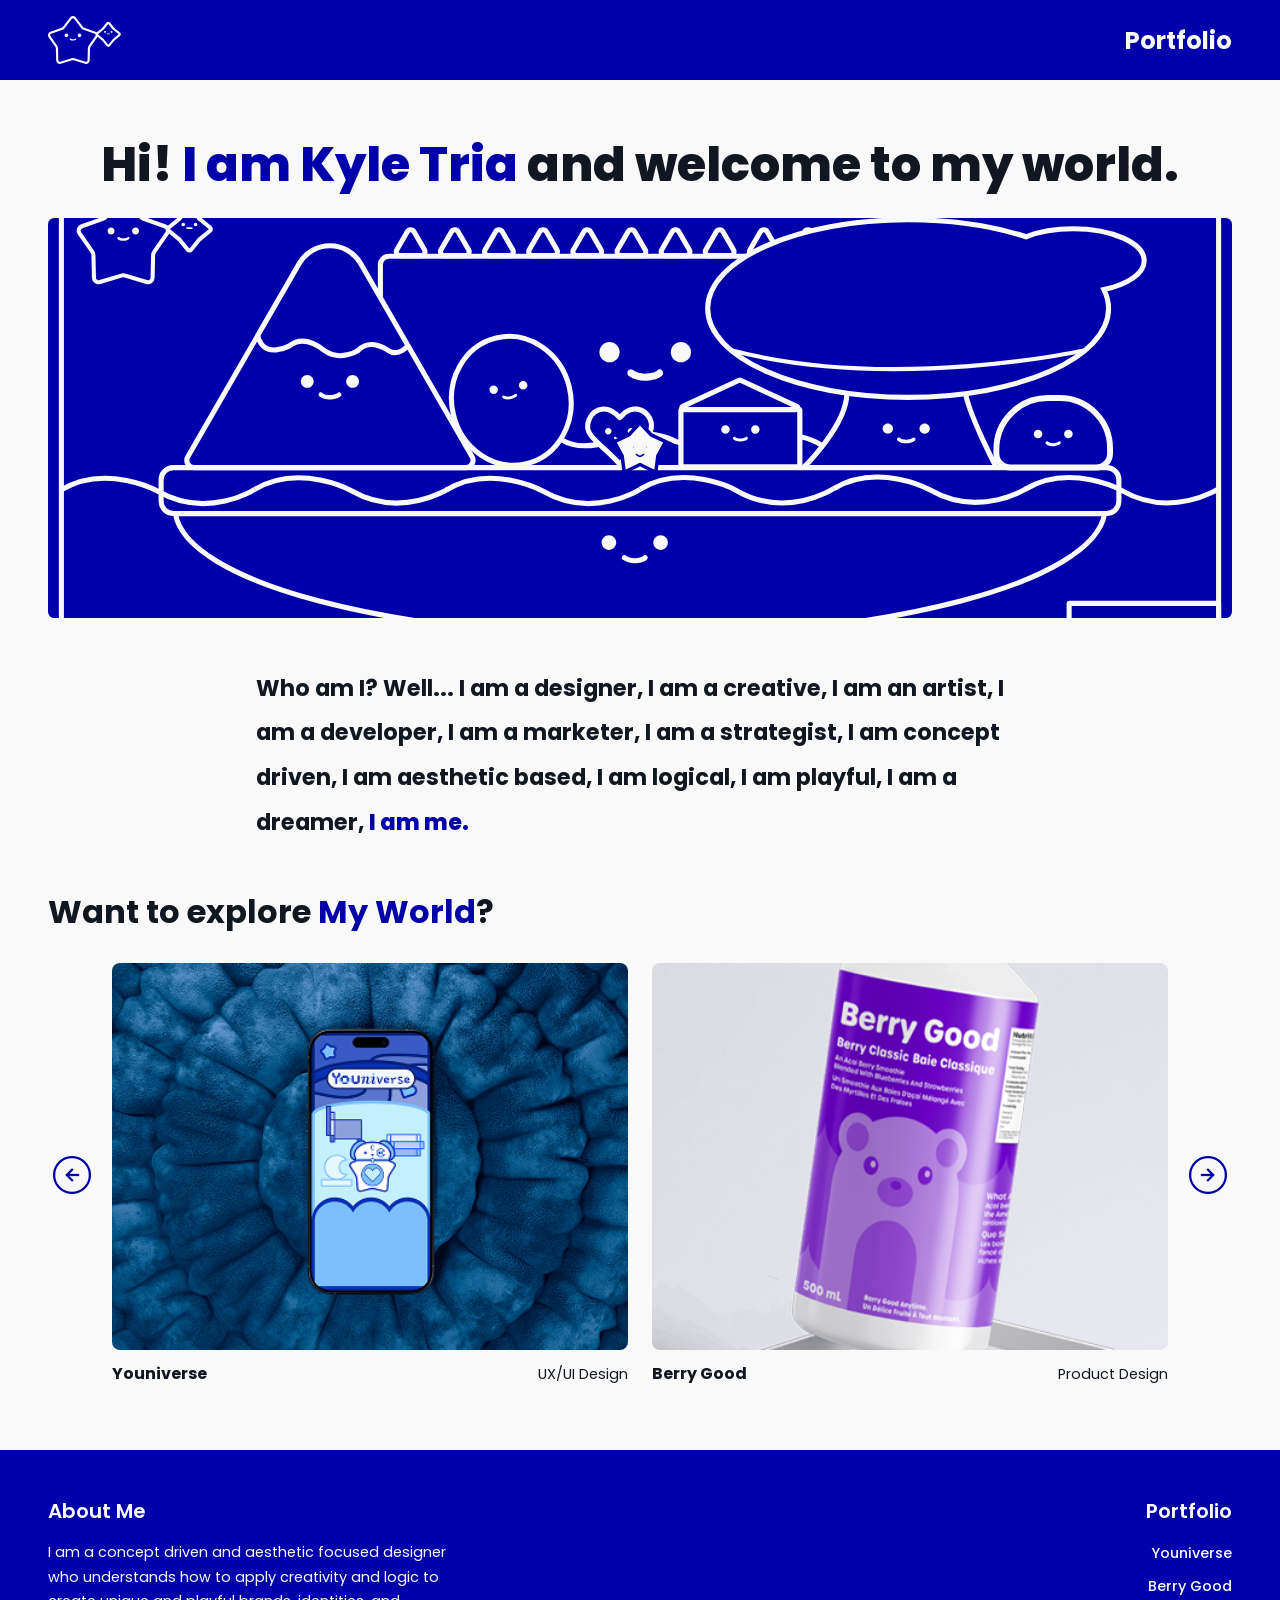
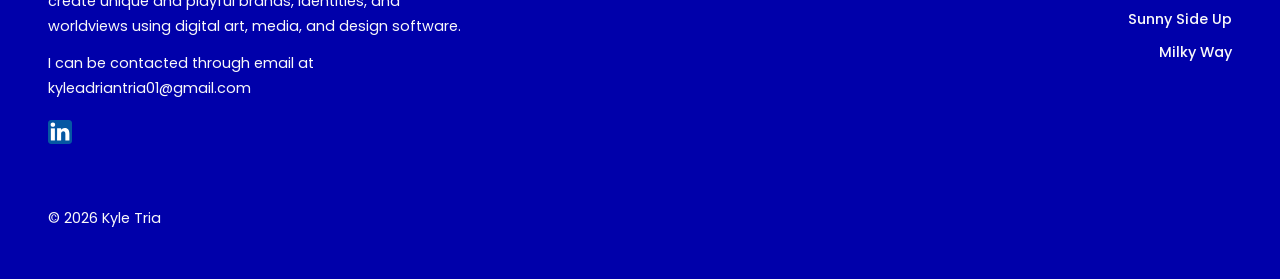
==== commit b2def21e: "add cursor to index.html" ====
--- a/index.html
+++ b/index.html
@@ -17,9 +17,9 @@
 
   <header class="header">
     <a href="index.html" class="header__logo" aria-label="Home">
-      <img src="assets/Index/Logo.svg" alt="Personal Branding Logo"></img>
+      <img src="assets/Index/Logo.svg" alt="Personal Branding Logo" data-cursor="view" data-label="View Welcome Page?"></img>
     </a>
-    <a href="pages/portfolio.html" class="header__nav-link">Portfolio</a>
+    <a href="pages/portfolio.html" class="header__nav-link" data-cursor="view" data-label="View Portfolio?">Portfolio</a>
   </header>
 
   <main class="home">
@@ -54,7 +54,7 @@
           <div class="carousel__track" id="carouselTrack">
 
             <div class="carousel__slide">
-              <a href="pages/youniverse.html" class="carousel__item">
+              <a href="pages/youniverse.html" class="carousel__item" data-cursor="view" data-label="View Youniverse?">
                 <div class="carousel__item-img-wrap">
                   <img src="assets/Youniverse/Youniverse Portfolio Card.png" alt="Youniverse project" class="carousel__item-img" />
                 </div>
@@ -66,7 +66,7 @@
             </div>
 
             <div class="carousel__slide">
-              <a href="pages/berrygood.html" class="carousel__item">
+              <a href="pages/berrygood.html" class="carousel__item" data-cursor="view" data-label="View Berry Good?">
                 <div class="carousel__item-img-wrap">
                   <img src="assets/Berry Good/Berry Good Portfolio Card.png" alt="Berry Good project" class="carousel__item-img" />
                 </div>
@@ -78,7 +78,7 @@
             </div>
 
             <div class="carousel__slide">
-              <a href="pages/sunnysideup.html" class="carousel__item">
+              <a href="pages/sunnysideup.html" class="carousel__item" data-cursor="view" data-label="View Sunny Side Up?">
                 <div class="carousel__item-img-wrap">
                   <img src="assets/Sunny Side Up/Sunny Side Up Portfolio Card.png" alt="Sunny Side Up project" class="carousel__item-img" />
                 </div>
@@ -90,7 +90,7 @@
             </div>
 
             <div class="carousel__slide">
-              <a href="pages/milkyway.html" class="carousel__item">
+              <a href="pages/milkyway.html" class="carousel__item" data-cursor="view" data-label="View Milky Way?">
                 <div class="carousel__item-img-wrap">
                   <img src="assets/Milky Way/Milky Way Portfolio Card.png" alt="Milky Way project" class="carousel__item-img" />
                 </div>
@@ -118,18 +118,18 @@
       <h4>About Me</h4>
       <p>I am a concept driven and aesthetic focused designer who understands how to apply creativity and logic to create unique and playful brands, identities, and worldviews using digital art, media, and design software.</p>
       <p>I can be contacted through email at kyleadriantria01@gmail.com</p>
-      <a href="https://www.linkedin.com/in/kyle-tria-987b28381" class="footer__linkedin" aria-label="LinkedIn">
+      <a href="https://www.linkedin.com/in/kyle-tria-987b28381" class="footer__linkedin" aria-label="LinkedIn" data-cursor="view" data-label="View LinkedIn?">
         <img src="assets/Index/LinkedIn Logo.svg" alt="LinkedIn" />
       </a>
     </div>
 
     <div class="footer__nav">
-      <h4><a href="pages/portfolio.html">Portfolio</a></h4>
+      <h4><a href="pages/portfolio.html" data-cursor="view" data-label="View Portfolio?">Portfolio</a></h4>
       <ul class="footer__nav-list">
-        <li><a href="pages/youniverse.html">Youniverse</a></li>
-        <li><a href="pages/berrygood.html">Berry Good</a></li>
-        <li><a href="pages/sunnysideup.html">Sunny Side Up</a></li>
-        <li><a href="pages/milkyway.html">Milky Way</a></li>
+        <li><a href="pages/youniverse.html" data-cursor="view" data-label="View Youniverse?">Youniverse</a></li>
+        <li><a href="pages/berrygood.html" data-cursor="view" data-label="View Berry Good?">Berry Good</a></li>
+        <li><a href="pages/sunnysideup.html" data-cursor="view" data-label="View Sunny Side Up?">Sunny Side Up</a></li>
+        <li><a href="pages/milkyway.html" data-cursor="view" data-label="View Milky Way?">Milky Way</a></li>
       </ul>
     </div>
 
@@ -169,7 +169,6 @@
     accent.textContent = "I am Kyle Tria";
     after.textContent = " and welcome to my world.";
 
-    // Type each part
     function typeTextNode(node, delay) {
       const text = node.textContent;
       node.textContent = "";
--- a/cursor/cursor.css
+++ b/cursor/cursor.css
@@ -28,14 +28,14 @@
 }
 
 .star-cursor__shape {
-  fill: var(--color-light);
-  stroke: var(--color-blue);
+  fill: var(--background);
+  stroke: var(--primary);
   stroke-width: 7px;
   stroke-linejoin: round;
 }
 
 .star-cursor__eye {
-  fill: var(--color-blue);
+  fill: var(--primary);
 }
 
 .star-cursor__mouth {
@@ -89,14 +89,15 @@
 .speech-bubble__rect {
   fill: var(--background);
   stroke: var(--primary);
-  stroke-width: 3px;
+  stroke-width: 0.3rem;
 }
 
 .speech-bubble__text {
   fill: var(--primary);
   font-family: var(--font);
-  font-size: 16px;
-  letter-spacing: 2.5px;
+  font-size: 1rem;
+  font-weight: 500;
+  line-height: 1.65;
 }
 
 @keyframes spin {
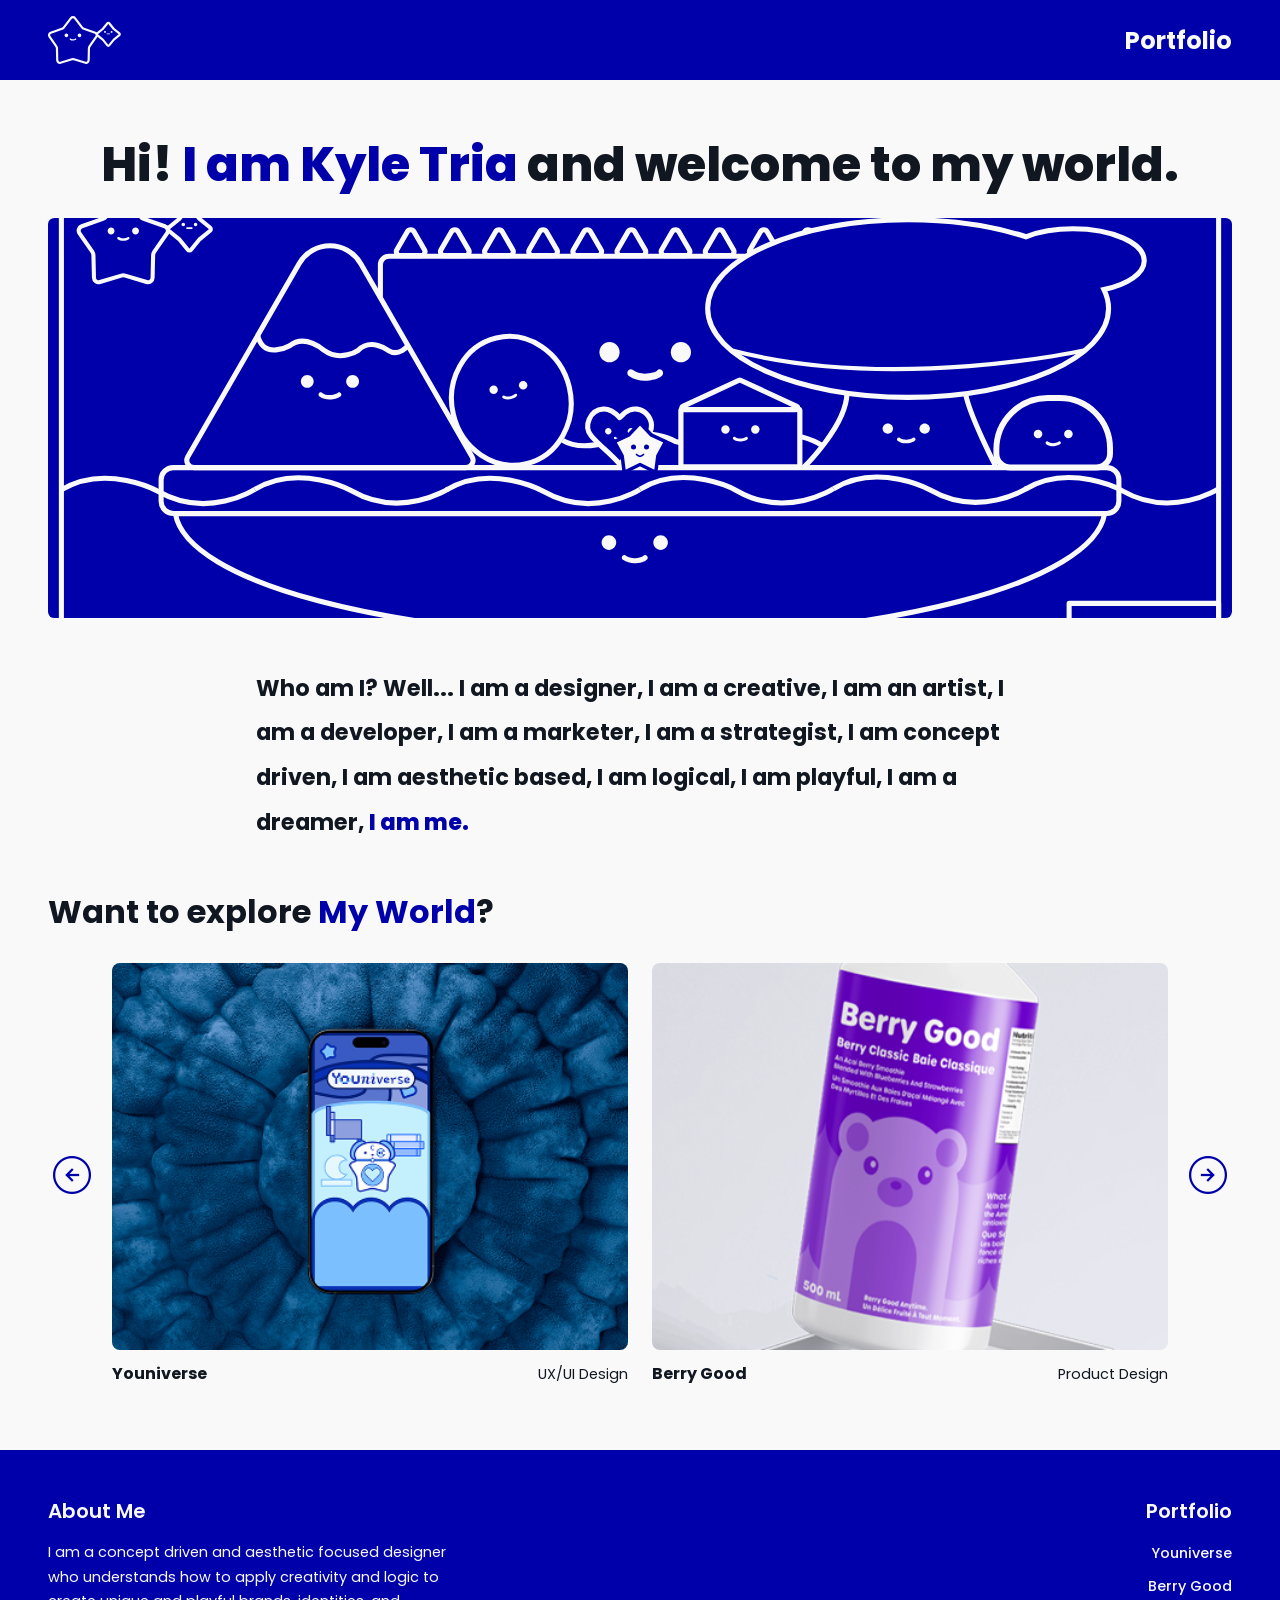
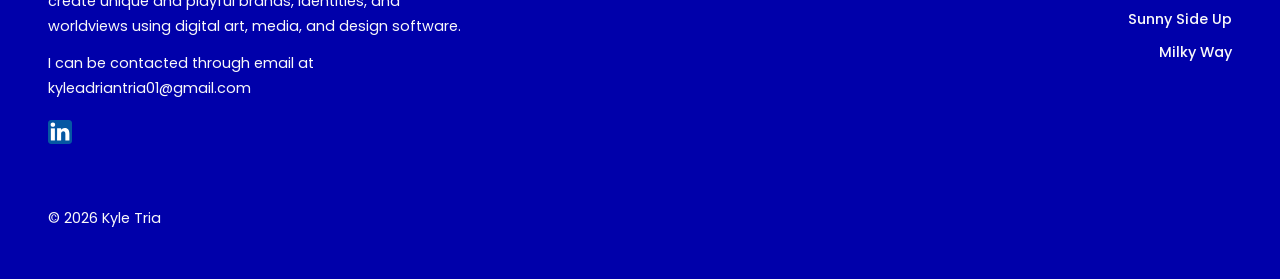
==== commit 0af79622: "fix website footer portfolio link" ====
--- a/index.html
+++ b/index.html
@@ -124,7 +124,9 @@
     </div>
 
     <div class="footer__nav">
-      <h4><a href="pages/portfolio.html" data-cursor="view" data-label="View Portfolio?">Portfolio</a></h4>
+      <h4>
+        <a href="pages/portfolio.html" data-cursor="view" data-label="View Portfolio?">Portfolio</a>
+      </h4>
       <ul class="footer__nav-list">
         <li><a href="pages/youniverse.html" data-cursor="view" data-label="View Youniverse?">Youniverse</a></li>
         <li><a href="pages/berrygood.html" data-cursor="view" data-label="View Berry Good?">Berry Good</a></li>
